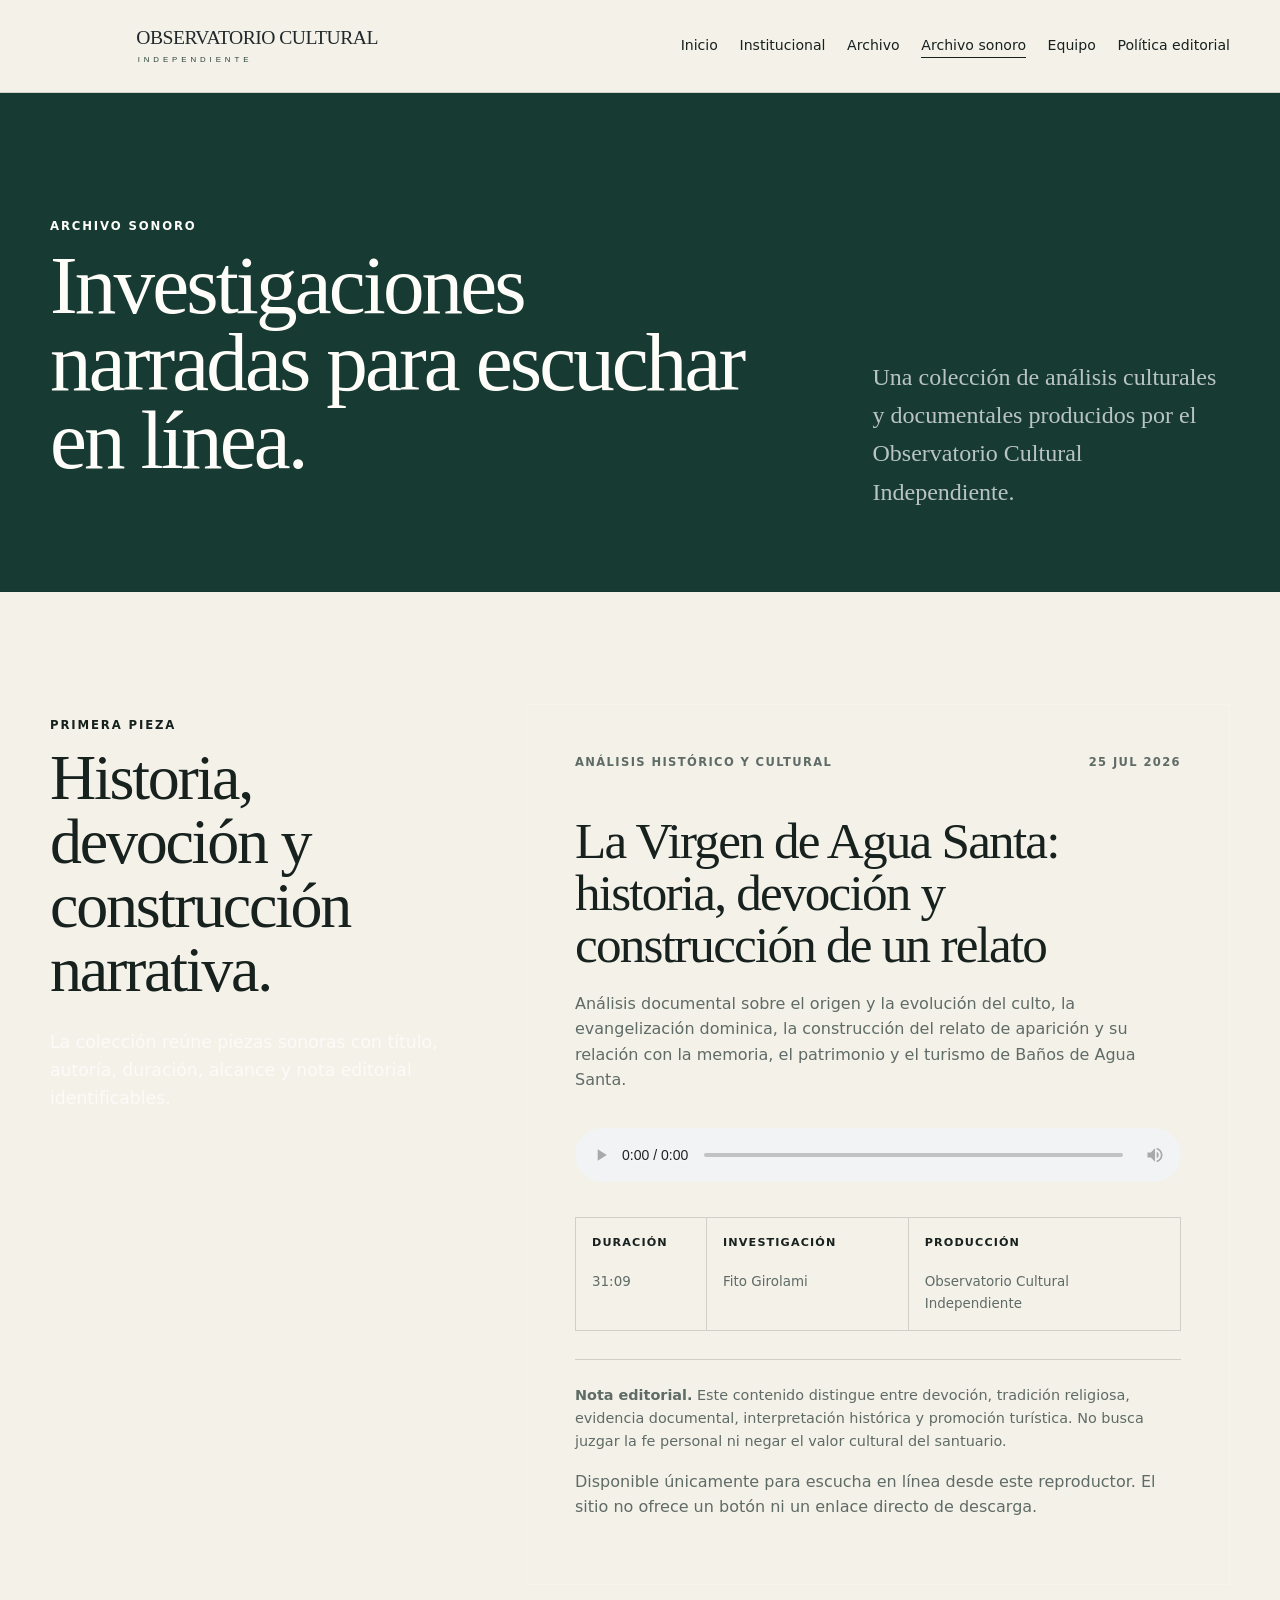
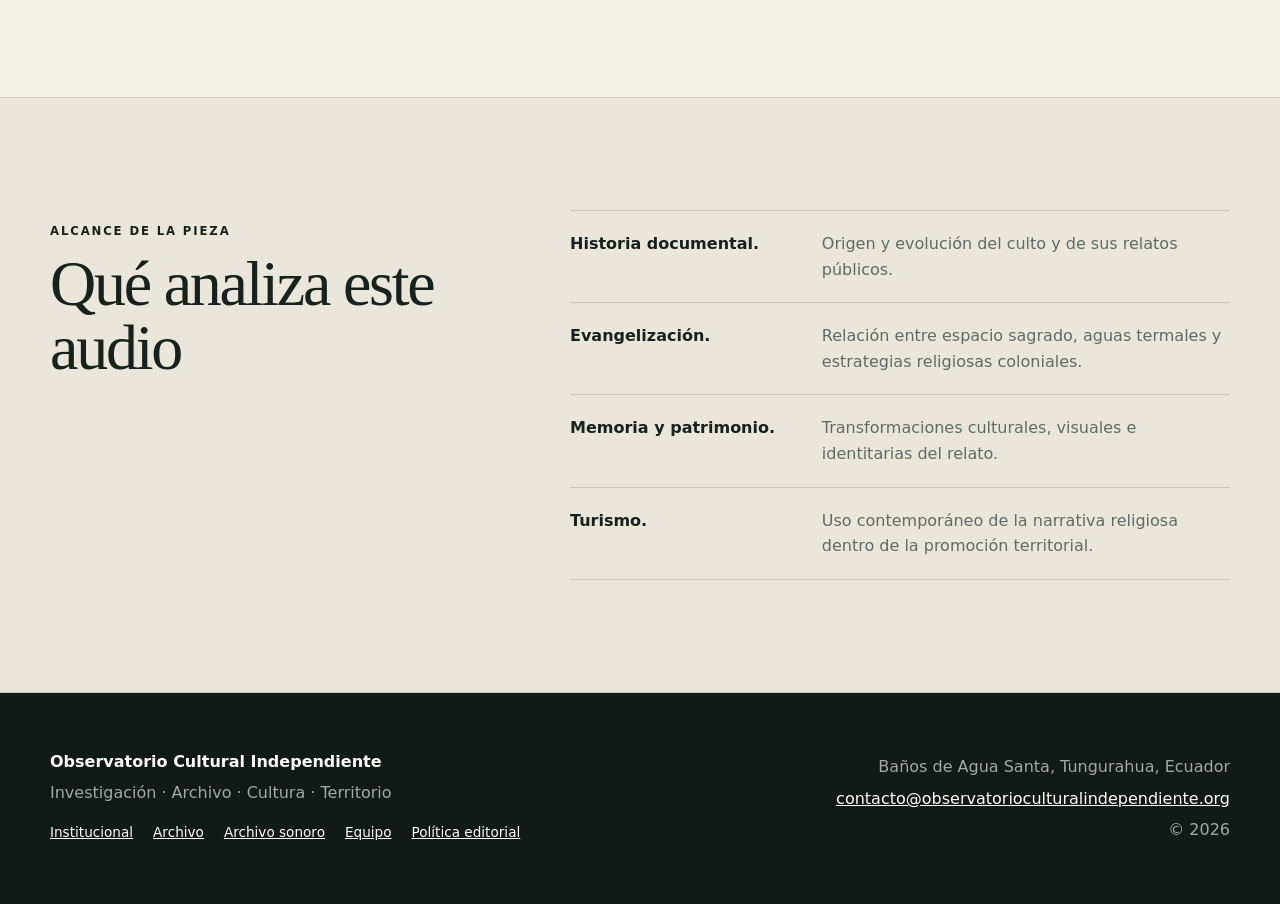
==== archivo-sonoro.html @ 0e08a6b4 "Crear página dedicada para el Archivo sonoro" ====
<!doctype html>
<html lang="es">
<head>
  <meta charset="utf-8">
  <meta name="viewport" content="width=device-width, initial-scale=1">
  <meta name="description" content="Archivo sonoro del Observatorio Cultural Independiente: análisis narrados sobre cultura, memoria, territorio, patrimonio y turismo.">
  <meta name="author" content="Observatorio Cultural Independiente">
  <meta name="theme-color" content="#173b32">
  <link rel="canonical" href="https://observatorioculturalindependiente.org/archivo-sonoro.html">
  <link rel="icon" href="assets/isotipo-oci.svg" type="image/svg+xml">
  <link rel="stylesheet" href="styles.css">
  <title>Archivo sonoro · Observatorio Cultural Independiente</title>
</head>
<body>
  <a class="skip-link" href="#contenido">Saltar al contenido</a>
  <header class="site-header">
    <div class="container header-inner">
      <a class="brand" href="index.html" aria-label="Inicio del Observatorio Cultural Independiente"><img class="brand-lockup" src="assets/imagotipo-oci.svg" alt="Observatorio Cultural Independiente"></a>
      <button class="nav-toggle" type="button" aria-expanded="false" aria-controls="navegacion">Menú</button>
      <nav class="site-nav" id="navegacion" aria-label="Navegación principal">
        <a href="index.html">Inicio</a>
        <a href="institucional.html">Institucional</a>
        <a href="archivo.html">Archivo</a>
        <a href="archivo-sonoro.html" aria-current="page">Archivo sonoro</a>
        <a href="equipo.html">Equipo</a>
        <a href="politica-editorial.html">Política editorial</a>
      </nav>
    </div>
  </header>

  <main id="contenido">
    <section class="page-hero page-hero-dark">
      <div class="container page-hero-grid">
        <div><p class="eyebrow">Archivo sonoro</p><h1>Investigaciones narradas para escuchar en línea.</h1></div>
        <p class="page-intro">Una colección de análisis culturales y documentales producidos por el Observatorio Cultural Independiente.</p>
      </div>
    </section>

    <section class="section audio-page-section">
      <div class="container audio-feature-grid">
        <div class="audio-feature-copy">
          <p class="section-label">Primera pieza</p>
          <h2>Historia, devoción y construcción narrativa.</h2>
          <p>La colección reúne piezas sonoras con título, autoría, duración, alcance y nota editorial identificables.</p>
        </div>
        <article class="audio-card">
          <div class="audio-kicker"><span>Análisis histórico y cultural</span><time datetime="2026-07-25">25 jul 2026</time></div>
          <h3>La Virgen de Agua Santa: historia, devoción y construcción de un relato</h3>
          <p>Análisis documental sobre el origen y la evolución del culto, la evangelización dominica, la construcción del relato de aparición y su relación con la memoria, el patrimonio y el turismo de Baños de Agua Santa.</p>
          <audio class="audio-player protected-audio" controls controlsList="nodownload noplaybackrate" disablePictureInPicture preload="metadata" oncontextmenu="return false;" aria-label="Reproducir el análisis sobre la Virgen de Agua Santa">
            <source src="audios/analisis-virgen-agua-santa.m4a.mp4" type="audio/mp4">
            Su navegador no permite reproducir este audio.
          </audio>
          <div class="audio-meta" aria-label="Datos del audio">
            <span><strong>Duración</strong>31:09</span>
            <span><strong>Investigación</strong>Fito Girolami</span>
            <span><strong>Producción</strong>Observatorio Cultural Independiente</span>
          </div>
          <p class="audio-editorial-note"><strong>Nota editorial.</strong> Este contenido distingue entre devoción, tradición religiosa, evidencia documental, interpretación histórica y promoción turística. No busca juzgar la fe personal ni negar el valor cultural del santuario.</p>
          <p class="audio-restriction">Disponible únicamente para escucha en línea desde este reproductor. El sitio no ofrece un botón ni un enlace directo de descarga.</p>
        </article>
      </div>
    </section>

    <section class="section section-tinted">
      <div class="container statement-grid">
        <div><p class="section-label">Alcance de la pieza</p><h2>Qué analiza este audio</h2></div>
        <div class="policy-list">
          <div><strong>Historia documental.</strong><span>Origen y evolución del culto y de sus relatos públicos.</span></div>
          <div><strong>Evangelización.</strong><span>Relación entre espacio sagrado, aguas termales y estrategias religiosas coloniales.</span></div>
          <div><strong>Memoria y patrimonio.</strong><span>Transformaciones culturales, visuales e identitarias del relato.</span></div>
          <div><strong>Turismo.</strong><span>Uso contemporáneo de la narrativa religiosa dentro de la promoción territorial.</span></div>
        </div>
      </div>
    </section>
  </main>

  <footer class="site-footer">
    <div class="container footer-grid">
      <div><strong>Observatorio Cultural Independiente</strong><p>Investigación · Archivo · Cultura · Territorio</p><div class="footer-links"><a href="institucional.html">Institucional</a><a href="archivo.html">Archivo</a><a href="archivo-sonoro.html">Archivo sonoro</a><a href="equipo.html">Equipo</a><a href="politica-editorial.html">Política editorial</a></div></div>
      <div><p>Baños de Agua Santa, Tungurahua, Ecuador</p><a href="mailto:contacto@observatorioculturalindependiente.org">contacto@observatorioculturalindependiente.org</a><p>© <span id="year">2026</span></p></div>
    </div>
  </footer>
  <script src="site.js"></script>
</body>
</html>
---- styles.css ----
:root {
  --ink: #17211e;
  --muted: #5f6b66;
  --paper: #f4f1e9;
  --paper-strong: #ebe6dc;
  --white: #fffdfa;
  --green: #173b32;
  --green-mid: #31443a;
  --green-light: #d8e4de;
  --stone: #9b9788;
  --line: rgba(23, 33, 30, 0.16);
  --max: 1180px;
}

* { box-sizing: border-box; }
html { scroll-behavior: smooth; }
body {
  margin: 0;
  font-family: Inter, ui-sans-serif, system-ui, -apple-system, BlinkMacSystemFont, "Segoe UI", sans-serif;
  color: var(--ink);
  background: var(--paper);
  line-height: 1.6;
}
a { color: inherit; }
img { max-width: 100%; }
button { font: inherit; }
.container { width: min(calc(100% - 2.5rem), var(--max)); margin: 0 auto; }
.skip-link { position: absolute; left: -999px; top: 0; background: var(--ink); color: white; padding: .7rem 1rem; z-index: 999; }
.skip-link:focus { left: 1rem; top: 1rem; }

.site-header {
  position: sticky;
  top: 0;
  z-index: 20;
  border-bottom: 1px solid var(--line);
  background: rgba(244, 241, 233, .96);
  backdrop-filter: blur(12px);
}
.header-inner { min-height: 92px; display: flex; align-items: center; justify-content: space-between; gap: 2rem; position: relative; }
.brand { display: inline-flex; align-items: center; text-decoration: none; flex: 0 1 335px; }
.brand-lockup { display: block; width: 100%; height: auto; }
.site-nav { display: flex; align-items: center; gap: 1.35rem; font-size: .88rem; }
.site-nav a { text-decoration: none; border-bottom: 1px solid transparent; white-space: nowrap; }
.site-nav a:hover, .site-nav a:focus, .site-nav a[aria-current="page"] { border-color: currentColor; }
.nav-toggle { display: none; padding: .55rem .75rem; border: 1px solid var(--line); background: transparent; color: var(--ink); font-size: .8rem; font-weight: 700; text-transform: uppercase; letter-spacing: .1em; }

.hero { padding: 8.5rem 0 6.5rem; border-bottom: 1px solid var(--line); }
.hero-grid { display: grid; grid-template-columns: minmax(0, 1.55fr) minmax(280px, .65fr); gap: 5rem; align-items: end; }
.eyebrow, .section-label { text-transform: uppercase; letter-spacing: .16em; font-size: .73rem; font-weight: 700; }
h1, h2, h3 { font-family: Georgia, "Times New Roman", serif; font-weight: 500; letter-spacing: -.035em; margin-top: 0; }
h1 { font-size: clamp(3.4rem, 8vw, 7.6rem); line-height: .93; max-width: 920px; margin-bottom: 2rem; }
h2 { font-size: clamp(2.5rem, 5vw, 4.9rem); line-height: 1; margin-bottom: 1.7rem; }
h3 { font-size: 1.65rem; line-height: 1.15; }
.hero-lead { max-width: 720px; font-size: clamp(1.2rem, 2vw, 1.55rem); color: var(--muted); }
.hero-actions { margin-top: 2.2rem; display: flex; flex-wrap: wrap; gap: .8rem; }
.button { display: inline-flex; justify-content: center; align-items: center; padding: .9rem 1.2rem; border: 1px solid var(--ink); text-decoration: none; font-weight: 700; font-size: .88rem; }
.button-primary { background: var(--ink); color: var(--white); }
.button-secondary { background: transparent; }
.hero-panel { border-left: 1px solid var(--line); padding-left: 2rem; }
.hero-symbol { display: block; width: min(180px, 65%); height: auto; margin: 0 0 3rem; }
.hero-panel p { font-family: Georgia, "Times New Roman", serif; font-size: 1.35rem; line-height: 1.4; }
.coordinate { margin-top: 3rem; font-size: .72rem; letter-spacing: .12em; color: var(--muted); }

.page-hero { padding: 7rem 0 5rem; border-bottom: 1px solid var(--line); }
.page-hero-grid { display: grid; grid-template-columns: 1.35fr .65fr; gap: 5rem; align-items: end; }
.page-hero h1 { font-size: clamp(3rem, 6.5vw, 6rem); }
.page-intro { font-family: Georgia, "Times New Roman", serif; font-size: clamp(1.2rem, 2vw, 1.5rem); color: var(--muted); margin: 0; }
.page-hero-dark { background: var(--green); color: var(--white); }
.page-hero-dark .page-intro { color: rgba(255,255,255,.7); }

.section { padding: 7rem 0; border-bottom: 1px solid var(--line); }
.section-tinted { background: var(--paper-strong); }
.statement-grid, .contact-grid { display: grid; grid-template-columns: .8fr 1.2fr; gap: 5rem; }
.prose-large { font-family: Georgia, "Times New Roman", serif; font-size: clamp(1.3rem, 2vw, 1.65rem); }
.prose-large p:first-child { margin-top: 0; }
.institutional-note { margin-top: 2.5rem; padding-top: 2rem; border-top: 1px solid var(--line); font-family: Inter, ui-sans-serif, system-ui, sans-serif; font-size: .98rem; color: var(--muted); }
.section-heading { display: grid; grid-template-columns: 1.2fr .8fr; gap: 4rem; align-items: end; margin-bottom: 3rem; }
.section-heading > p { color: var(--muted); max-width: 480px; }

.research-grid, .institution-grid { display: grid; grid-template-columns: repeat(3, 1fr); border-top: 1px solid var(--line); border-left: 1px solid var(--line); }
.research-card, .institution-card { min-height: 300px; padding: 2rem; border-right: 1px solid var(--line); border-bottom: 1px solid var(--line); }
.research-card > span, .institution-card > span { font-size: .72rem; letter-spacing: .14em; text-transform: uppercase; color: var(--muted); }
.research-card h3, .institution-card h3 { margin-top: 4rem; }
.research-card p, .institution-card p { color: var(--muted); }
.research-card-accent { background: var(--green); color: var(--white); }
.research-card-accent p, .research-card-accent > span { color: rgba(255,255,255,.72); }
.institution-grid-compact .institution-card { min-height: 260px; }
.inline-link { display: inline-block; margin-top: 1rem; font-size: .85rem; font-weight: 700; text-underline-offset: .25rem; }

.ecosystem-summary { display: grid; grid-template-columns: repeat(4, 1fr); border-top: 1px solid var(--line); border-left: 1px solid var(--line); }
.ecosystem-summary a { min-height: 210px; padding: 1.5rem; text-decoration: none; border-right: 1px solid var(--line); border-bottom: 1px solid var(--line); display: flex; flex-direction: column; justify-content: space-between; }
.ecosystem-summary strong { font-family: Georgia, "Times New Roman", serif; font-size: 1.35rem; }
.ecosystem-summary span { color: var(--muted); font-size: .85rem; }
.ecosystem-summary a:hover { background: var(--white); }

.publications { background: var(--white); }
.archive-summary { display: grid; grid-template-columns: repeat(3, 1fr); border-top: 1px solid var(--line); border-left: 1px solid var(--line); margin-bottom: 3rem; }
.archive-summary div { min-height: 130px; padding: 1.6rem; border-right: 1px solid var(--line); border-bottom: 1px solid var(--line); display: flex; flex-direction: column; justify-content: space-between; }
.archive-summary strong { font-family: Georgia, "Times New Roman", serif; font-size: clamp(1.8rem, 3vw, 2.8rem); font-weight: 500; line-height: 1; }
.archive-summary span { color: var(--muted); font-size: .82rem; letter-spacing: .08em; text-transform: uppercase; }
.publication-grid { display: grid; grid-template-columns: repeat(2, 1fr); border-top: 1px solid var(--line); border-left: 1px solid var(--line); }
.publication-card { min-height: 340px; padding: 2rem; border-right: 1px solid var(--line); border-bottom: 1px solid var(--line); display: flex; flex-direction: column; }
.publication-meta { display: flex; justify-content: space-between; gap: 1rem; color: var(--muted); font-size: .72rem; letter-spacing: .12em; text-transform: uppercase; }
.publication-card h3 { margin: 3.5rem 0 1.2rem; font-size: clamp(1.55rem, 2.5vw, 2rem); }
.publication-card p { color: var(--muted); margin: 0; }
.publication-authors { margin-top: auto; padding-top: 2rem; font-size: .86rem; font-weight: 700; }
.archive-action { margin-top: 3rem; padding: 2.5rem; display: grid; grid-template-columns: 1fr auto; gap: 3rem; align-items: center; background: var(--paper-strong); border: 1px solid var(--line); }
.archive-action-top { margin-top: 0; }
.archive-action h3 { margin-bottom: .7rem; }
.archive-action p { margin-bottom: 0; color: var(--muted); }

.audio-section { background: #111a17; color: var(--white); }
.audio-feature-grid { display: grid; grid-template-columns: .72fr 1.28fr; gap: 5rem; align-items: start; }
.audio-feature-copy { position: sticky; top: 130px; }
.audio-feature-copy > p:not(.section-label) { max-width: 430px; color: rgba(255,255,255,.68); font-size: 1.08rem; }
.audio-card { padding: clamp(1.6rem, 4vw, 3rem); background: var(--paper); color: var(--ink); border: 1px solid rgba(255,255,255,.18); }
.audio-kicker { display: flex; justify-content: space-between; gap: 1rem; color: var(--muted); font-size: .72rem; font-weight: 700; letter-spacing: .12em; text-transform: uppercase; }
.audio-card h3 { margin: 2.7rem 0 1.2rem; font-size: clamp(2rem, 4vw, 3.5rem); line-height: 1.02; }
.audio-card > p:not(.audio-editorial-note) { max-width: 760px; color: var(--muted); }
.audio-player { display: block; width: 100%; margin: 2.2rem 0; accent-color: var(--green); }
.audio-meta { display: grid; grid-template-columns: .65fr 1fr 1.35fr; border-top: 1px solid var(--line); border-left: 1px solid var(--line); }
.audio-meta span { min-height: 105px; padding: 1rem; border-right: 1px solid var(--line); border-bottom: 1px solid var(--line); color: var(--muted); font-size: .84rem; }
.audio-meta strong { display: block; margin-bottom: 1.2rem; color: var(--ink); font-size: .7rem; letter-spacing: .1em; text-transform: uppercase; }
.audio-editorial-note { margin: 1.7rem 0 0; padding-top: 1.5rem; border-top: 1px solid var(--line); color: var(--muted); font-size: .9rem; }
.audio-download { display: inline-block; margin-top: 1.5rem; font-size: .85rem; font-weight: 700; text-underline-offset: .25rem; }

.identifier-grid { display: grid; grid-template-columns: 1fr 1fr; border-top: 1px solid var(--line); border-left: 1px solid var(--line); }
.identifier-card { min-height: 280px; padding: 2rem; border-right: 1px solid var(--line); border-bottom: 1px solid var(--line); background: var(--white); }
.identifier-card-primary { background: var(--green); color: var(--white); }
.identifier-card h3 { margin: 3rem 0 1rem; }
.identifier-card p:not(.eyebrow) { color: var(--muted); }
.identifier-card-primary p:not(.eyebrow) { color: rgba(255,255,255,.7); }
.identifier-card a { display: inline-block; margin-top: 1rem; font-weight: 700; text-underline-offset: .25rem; }

.team-grid { display: grid; grid-template-columns: 1.2fr .8fr; border-top: 1px solid var(--line); border-left: 1px solid var(--line); }
.person-card { padding: 2.5rem; border-right: 1px solid var(--line); border-bottom: 1px solid var(--line); background: var(--white); }
.person-card-lead { background: var(--green); color: var(--white); }
.person-card h2 { font-size: clamp(2.6rem, 5vw, 4.5rem); margin: 2.5rem 0 1rem; }
.person-card p { color: var(--muted); }
.person-card-lead p { color: rgba(255,255,255,.76); }
.person-role { font-weight: 700; font-size: 1.05rem; }
.profile-links { display: flex; flex-wrap: wrap; gap: 1rem; margin-top: 2rem; }
.profile-links a { font-weight: 700; text-underline-offset: .25rem; }

.methodology { background: var(--green); color: var(--white); }
.methodology-grid { display: grid; grid-template-columns: .9fr 1.1fr; gap: 5rem; }
.section-label-light { color: rgba(255,255,255,.65); }
.methodology-intro { max-width: 500px; color: rgba(255,255,255,.7); }
.principles-list { list-style: none; margin: 0; padding: 0; border-top: 1px solid rgba(255,255,255,.18); }
.principles-list li { display: grid; grid-template-columns: .7fr 1.3fr; gap: 2rem; padding: 1.35rem 0; border-bottom: 1px solid rgba(255,255,255,.18); }
.principles-list span { color: rgba(255,255,255,.7); }
.principle-grid { display: grid; grid-template-columns: repeat(3, 1fr); border-top: 1px solid var(--line); border-left: 1px solid var(--line); }
.principle-grid article { min-height: 270px; padding: 2rem; border-right: 1px solid var(--line); border-bottom: 1px solid var(--line); }
.principle-grid article > strong { font-size: .75rem; color: var(--muted); letter-spacing: .14em; }
.principle-grid h3 { margin-top: 3rem; }
.principle-grid p { color: var(--muted); }

.evidence-grid { display: grid; grid-template-columns: repeat(5, 1fr); border-top: 1px solid var(--line); border-left: 1px solid var(--line); }
.evidence-grid div { padding: 1.5rem; min-height: 170px; border-right: 1px solid var(--line); border-bottom: 1px solid var(--line); }
.evidence-grid strong { display: block; font-family: Georgia, "Times New Roman", serif; font-size: 1.35rem; margin-bottom: 2rem; }
.evidence-grid span { display: block; color: var(--muted); font-size: .9rem; }
.policy-list { border-top: 1px solid var(--line); }
.policy-list div { display: grid; grid-template-columns: .7fr 1.3fr; gap: 2rem; padding: 1.25rem 0; border-bottom: 1px solid var(--line); }
.policy-list span { color: var(--muted); }
.contact-copy { font-size: 1.08rem; }
.text-link { display: inline-block; margin-top: 1.5rem; font-weight: 700; text-underline-offset: .25rem; overflow-wrap: anywhere; }

.site-footer { background: #111a17; color: var(--white); padding: 3.5rem 0; }
.footer-grid { display: grid; grid-template-columns: 1fr 1fr; gap: 3rem; }
.footer-grid > div:last-child { text-align: right; }
.site-footer p { margin: .35rem 0; color: rgba(255,255,255,.62); }
.site-footer a { color: var(--white); overflow-wrap: anywhere; }
.footer-links { display: flex; flex-wrap: wrap; gap: .85rem 1.25rem; margin-top: 1rem; }
.footer-links a { font-size: .85rem; }

@media (max-width: 1100px) {
  .brand { flex-basis: 285px; }
  .site-nav { gap: .9rem; font-size: .8rem; }
}

@media (max-width: 920px) {
  .nav-toggle { display: inline-flex; }
  .site-nav { display: none; position: absolute; top: calc(100% + 1px); left: 0; right: 0; padding: 1rem 1.25rem 1.3rem; background: var(--paper); border-bottom: 1px solid var(--line); flex-direction: column; align-items: flex-start; gap: .75rem; }
  .site-nav.is-open { display: flex; }
  .brand { flex-basis: 300px; }
  .hero { padding-top: 5.5rem; }
  .hero-grid, .page-hero-grid, .statement-grid, .section-heading, .methodology-grid, .contact-grid, .archive-action, .audio-feature-grid { grid-template-columns: 1fr; gap: 2.5rem; }
  .hero-panel { border-left: 0; border-top: 1px solid var(--line); padding: 2rem 0 0; }
  .hero-symbol { width: 135px; margin-bottom: 1.5rem; }
  .research-grid, .institution-grid, .publication-grid, .principle-grid { grid-template-columns: repeat(2, 1fr); }
  .ecosystem-summary { grid-template-columns: repeat(2, 1fr); }
  .evidence-grid { grid-template-columns: repeat(2, 1fr); }
  .archive-action .button { justify-self: start; }
  .team-grid { grid-template-columns: 1fr; }
  .audio-feature-copy { position: static; }
}

@media (max-width: 620px) {
  .container { width: min(calc(100% - 1.4rem), var(--max)); }
  .header-inner { min-height: 76px; gap: .75rem; }
  .brand { flex-basis: 235px; }
  h1 { font-size: clamp(3rem, 16vw, 4.7rem); }
  .page-hero h1 { font-size: clamp(2.8rem, 14vw, 4.4rem); }
  .hero, .section, .page-hero { padding: 4.5rem 0; }
  .research-grid, .institution-grid, .publication-grid, .archive-summary, .evidence-grid, .principle-grid, .identifier-grid, .ecosystem-summary, .audio-meta { grid-template-columns: 1fr; }
  .research-card, .institution-card, .publication-card, .principle-grid article { min-height: auto; }
  .research-card h3, .institution-card h3 { margin-top: 2.7rem; }
  .publication-card h3 { margin-top: 2.3rem; }
  .archive-action { padding: 1.3rem; }
  .audio-kicker { flex-direction: column; gap: .35rem; }
  .audio-meta span { min-height: auto; }
  .principles-list li, .policy-list div { grid-template-columns: 1fr; gap: .35rem; }
  .footer-grid { grid-template-columns: 1fr; }
  .footer-grid > div:last-child { text-align: left; }
}
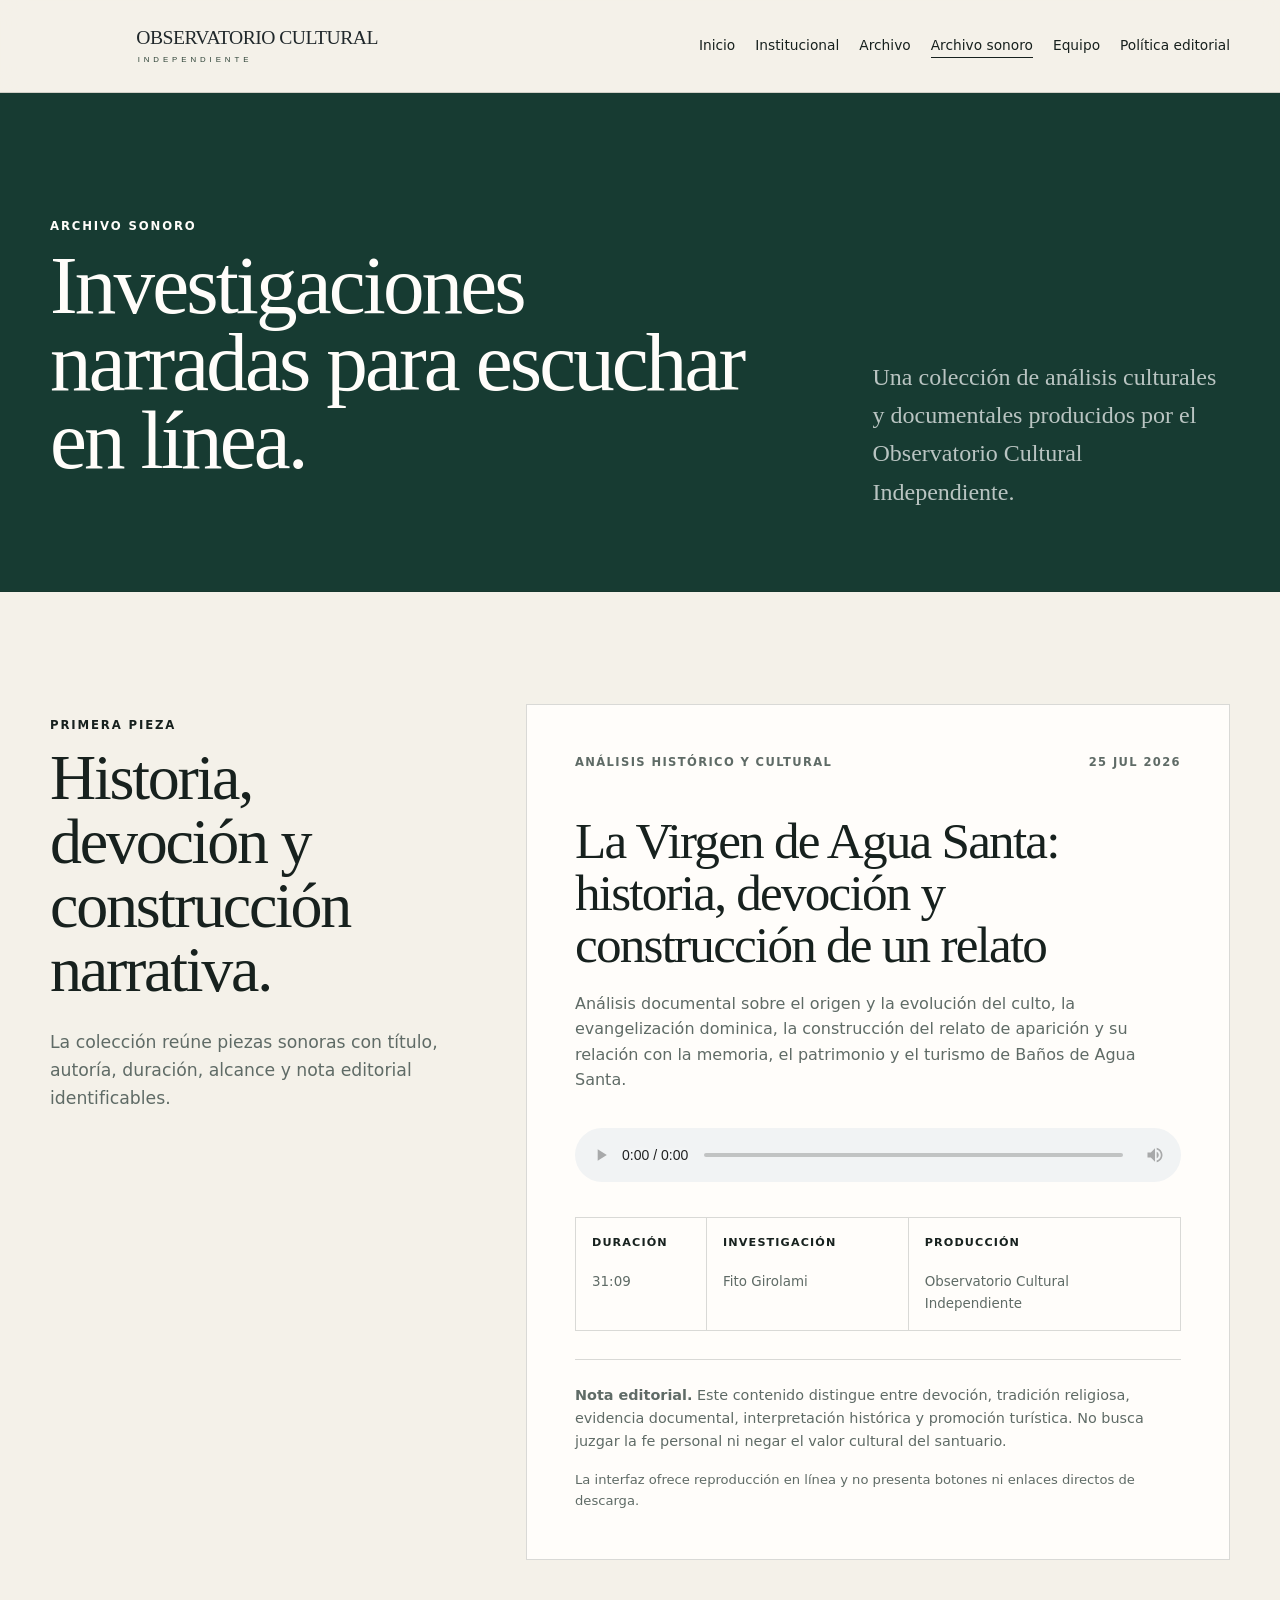
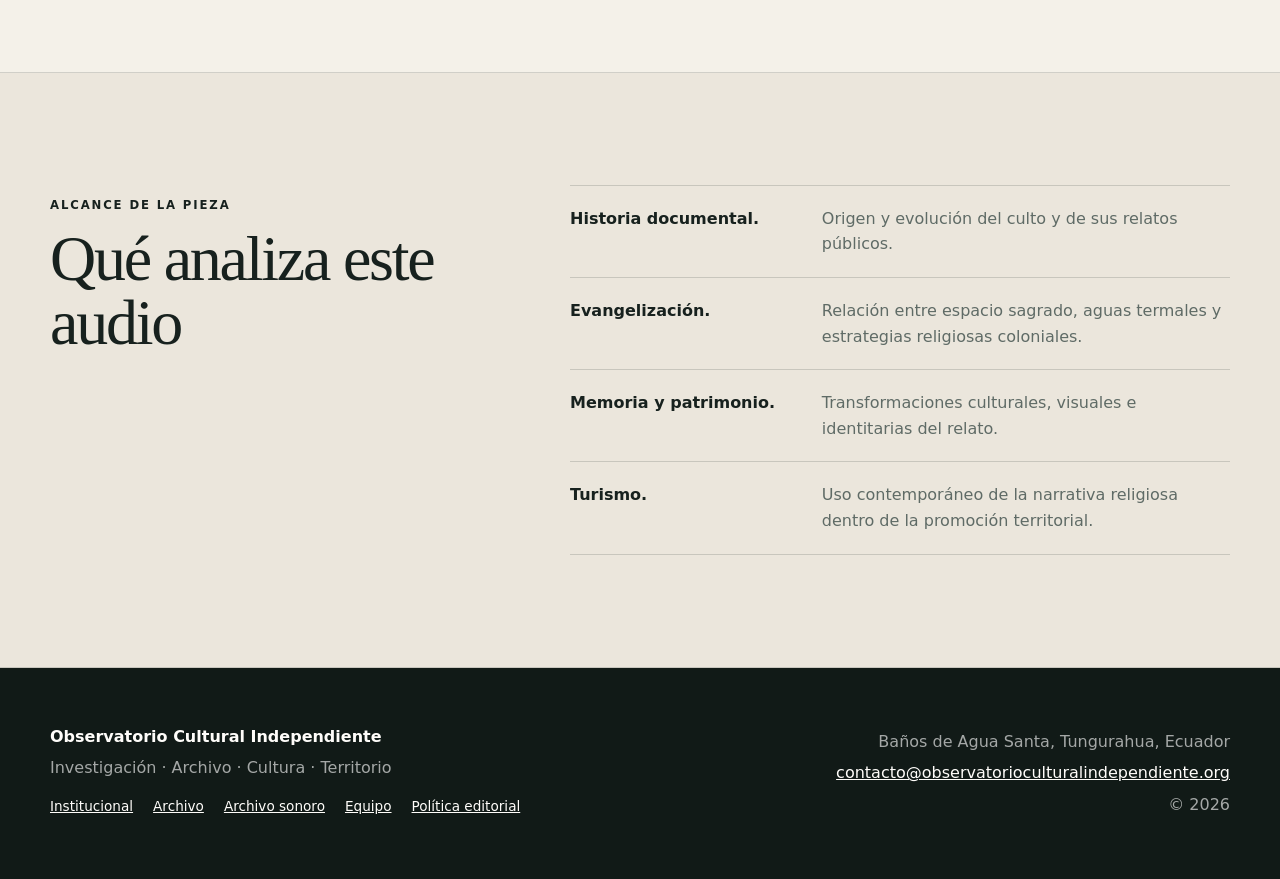
==== commit f82fb116: "Precisar la política visible del reproductor" ====
--- a/archivo-sonoro.html
+++ b/archivo-sonoro.html
@@ -57,7 +57,7 @@
             <span><strong>Producción</strong>Observatorio Cultural Independiente</span>
           </div>
           <p class="audio-editorial-note"><strong>Nota editorial.</strong> Este contenido distingue entre devoción, tradición religiosa, evidencia documental, interpretación histórica y promoción turística. No busca juzgar la fe personal ni negar el valor cultural del santuario.</p>
-          <p class="audio-restriction">Disponible únicamente para escucha en línea desde este reproductor. El sitio no ofrece un botón ni un enlace directo de descarga.</p>
+          <p class="audio-restriction">La interfaz ofrece reproducción en línea y no presenta botones ni enlaces directos de descarga.</p>
         </article>
       </div>
     </section>
--- a/styles.css
+++ b/styles.css
@@ -39,7 +39,7 @@
 .header-inner { min-height: 92px; display: flex; align-items: center; justify-content: space-between; gap: 2rem; position: relative; }
 .brand { display: inline-flex; align-items: center; text-decoration: none; flex: 0 1 335px; }
 .brand-lockup { display: block; width: 100%; height: auto; }
-.site-nav { display: flex; align-items: center; gap: 1.35rem; font-size: .88rem; }
+.site-nav { display: flex; align-items: center; gap: 1.25rem; font-size: .86rem; }
 .site-nav a { text-decoration: none; border-bottom: 1px solid transparent; white-space: nowrap; }
 .site-nav a:hover, .site-nav a:focus, .site-nav a[aria-current="page"] { border-color: currentColor; }
 .nav-toggle { display: none; padding: .55rem .75rem; border: 1px solid var(--line); background: transparent; color: var(--ink); font-size: .8rem; font-weight: 700; text-transform: uppercase; letter-spacing: .1em; }
@@ -56,6 +56,8 @@
 .button { display: inline-flex; justify-content: center; align-items: center; padding: .9rem 1.2rem; border: 1px solid var(--ink); text-decoration: none; font-weight: 700; font-size: .88rem; }
 .button-primary { background: var(--ink); color: var(--white); }
 .button-secondary { background: transparent; }
+.button-light { border-color: rgba(255,255,255,.7); color: var(--white); background: transparent; }
+.button-light:hover, .button-light:focus { background: var(--white); color: var(--ink); }
 .hero-panel { border-left: 1px solid var(--line); padding-left: 2rem; }
 .hero-symbol { display: block; width: min(180px, 65%); height: auto; margin: 0 0 3rem; }
 .hero-panel p { font-family: Georgia, "Times New Roman", serif; font-size: 1.35rem; line-height: 1.4; }
@@ -86,12 +88,6 @@
 .research-card-accent p, .research-card-accent > span { color: rgba(255,255,255,.72); }
 .institution-grid-compact .institution-card { min-height: 260px; }
 .inline-link { display: inline-block; margin-top: 1rem; font-size: .85rem; font-weight: 700; text-underline-offset: .25rem; }
-
-.ecosystem-summary { display: grid; grid-template-columns: repeat(4, 1fr); border-top: 1px solid var(--line); border-left: 1px solid var(--line); }
-.ecosystem-summary a { min-height: 210px; padding: 1.5rem; text-decoration: none; border-right: 1px solid var(--line); border-bottom: 1px solid var(--line); display: flex; flex-direction: column; justify-content: space-between; }
-.ecosystem-summary strong { font-family: Georgia, "Times New Roman", serif; font-size: 1.35rem; }
-.ecosystem-summary span { color: var(--muted); font-size: .85rem; }
-.ecosystem-summary a:hover { background: var(--white); }
 
 .publications { background: var(--white); }
 .archive-summary { display: grid; grid-template-columns: repeat(3, 1fr); border-top: 1px solid var(--line); border-left: 1px solid var(--line); margin-bottom: 3rem; }
@@ -104,25 +100,35 @@
 .publication-card h3 { margin: 3.5rem 0 1.2rem; font-size: clamp(1.55rem, 2.5vw, 2rem); }
 .publication-card p { color: var(--muted); margin: 0; }
 .publication-authors { margin-top: auto; padding-top: 2rem; font-size: .86rem; font-weight: 700; }
+.publication-card-link { background: var(--paper-strong); }
+.publication-card-link .button { align-self: flex-start; margin-top: auto; }
 .archive-action { margin-top: 3rem; padding: 2.5rem; display: grid; grid-template-columns: 1fr auto; gap: 3rem; align-items: center; background: var(--paper-strong); border: 1px solid var(--line); }
 .archive-action-top { margin-top: 0; }
 .archive-action h3 { margin-bottom: .7rem; }
 .archive-action p { margin-bottom: 0; color: var(--muted); }
 
-.audio-section { background: #111a17; color: var(--white); }
+.audio-preview { background: #111a17; color: var(--white); }
+.audio-preview-grid { display: grid; grid-template-columns: .75fr 1.25fr; gap: 5rem; align-items: start; }
+.audio-preview-grid > div > p:not(.section-label) { color: rgba(255,255,255,.68); max-width: 470px; }
+.audio-preview-card { border: 1px solid rgba(255,255,255,.2); padding: clamp(1.8rem, 4vw, 3rem); }
+.audio-preview-card h3 { margin: 2.2rem 0 1.2rem; font-size: clamp(2rem, 4vw, 3.5rem); }
+.audio-preview-card > p:not(.eyebrow) { color: rgba(255,255,255,.72); max-width: 760px; }
+.audio-preview-card .button { margin-top: 1.5rem; }
+
+.audio-page-section { background: var(--paper); }
 .audio-feature-grid { display: grid; grid-template-columns: .72fr 1.28fr; gap: 5rem; align-items: start; }
 .audio-feature-copy { position: sticky; top: 130px; }
-.audio-feature-copy > p:not(.section-label) { max-width: 430px; color: rgba(255,255,255,.68); font-size: 1.08rem; }
-.audio-card { padding: clamp(1.6rem, 4vw, 3rem); background: var(--paper); color: var(--ink); border: 1px solid rgba(255,255,255,.18); }
+.audio-feature-copy > p:not(.section-label) { max-width: 430px; color: var(--muted); font-size: 1.08rem; }
+.audio-card { padding: clamp(1.6rem, 4vw, 3rem); background: var(--white); color: var(--ink); border: 1px solid var(--line); }
 .audio-kicker { display: flex; justify-content: space-between; gap: 1rem; color: var(--muted); font-size: .72rem; font-weight: 700; letter-spacing: .12em; text-transform: uppercase; }
 .audio-card h3 { margin: 2.7rem 0 1.2rem; font-size: clamp(2rem, 4vw, 3.5rem); line-height: 1.02; }
-.audio-card > p:not(.audio-editorial-note) { max-width: 760px; color: var(--muted); }
+.audio-card > p:not(.audio-editorial-note):not(.audio-restriction) { max-width: 760px; color: var(--muted); }
 .audio-player { display: block; width: 100%; margin: 2.2rem 0; accent-color: var(--green); }
 .audio-meta { display: grid; grid-template-columns: .65fr 1fr 1.35fr; border-top: 1px solid var(--line); border-left: 1px solid var(--line); }
 .audio-meta span { min-height: 105px; padding: 1rem; border-right: 1px solid var(--line); border-bottom: 1px solid var(--line); color: var(--muted); font-size: .84rem; }
 .audio-meta strong { display: block; margin-bottom: 1.2rem; color: var(--ink); font-size: .7rem; letter-spacing: .1em; text-transform: uppercase; }
 .audio-editorial-note { margin: 1.7rem 0 0; padding-top: 1.5rem; border-top: 1px solid var(--line); color: var(--muted); font-size: .9rem; }
-.audio-download { display: inline-block; margin-top: 1.5rem; font-size: .85rem; font-weight: 700; text-underline-offset: .25rem; }
+.audio-restriction { margin: 1rem 0 0; color: var(--muted); font-size: .82rem; }
 
 .identifier-grid { display: grid; grid-template-columns: 1fr 1fr; border-top: 1px solid var(--line); border-left: 1px solid var(--line); }
 .identifier-card { min-height: 280px; padding: 2rem; border-right: 1px solid var(--line); border-bottom: 1px solid var(--line); background: var(--white); }
@@ -175,7 +181,7 @@
 
 @media (max-width: 1100px) {
   .brand { flex-basis: 285px; }
-  .site-nav { gap: .9rem; font-size: .8rem; }
+  .site-nav { gap: .85rem; font-size: .78rem; }
 }
 
 @media (max-width: 920px) {
@@ -184,11 +190,10 @@
   .site-nav.is-open { display: flex; }
   .brand { flex-basis: 300px; }
   .hero { padding-top: 5.5rem; }
-  .hero-grid, .page-hero-grid, .statement-grid, .section-heading, .methodology-grid, .contact-grid, .archive-action, .audio-feature-grid { grid-template-columns: 1fr; gap: 2.5rem; }
+  .hero-grid, .page-hero-grid, .statement-grid, .section-heading, .methodology-grid, .contact-grid, .archive-action, .audio-feature-grid, .audio-preview-grid { grid-template-columns: 1fr; gap: 2.5rem; }
   .hero-panel { border-left: 0; border-top: 1px solid var(--line); padding: 2rem 0 0; }
   .hero-symbol { width: 135px; margin-bottom: 1.5rem; }
   .research-grid, .institution-grid, .publication-grid, .principle-grid { grid-template-columns: repeat(2, 1fr); }
-  .ecosystem-summary { grid-template-columns: repeat(2, 1fr); }
   .evidence-grid { grid-template-columns: repeat(2, 1fr); }
   .archive-action .button { justify-self: start; }
   .team-grid { grid-template-columns: 1fr; }
@@ -202,7 +207,7 @@
   h1 { font-size: clamp(3rem, 16vw, 4.7rem); }
   .page-hero h1 { font-size: clamp(2.8rem, 14vw, 4.4rem); }
   .hero, .section, .page-hero { padding: 4.5rem 0; }
-  .research-grid, .institution-grid, .publication-grid, .archive-summary, .evidence-grid, .principle-grid, .identifier-grid, .ecosystem-summary, .audio-meta { grid-template-columns: 1fr; }
+  .research-grid, .institution-grid, .publication-grid, .archive-summary, .evidence-grid, .principle-grid, .identifier-grid, .audio-meta { grid-template-columns: 1fr; }
   .research-card, .institution-card, .publication-card, .principle-grid article { min-height: auto; }
   .research-card h3, .institution-card h3 { margin-top: 2.7rem; }
   .publication-card h3 { margin-top: 2.3rem; }
@@ -212,4 +217,4 @@
   .principles-list li, .policy-list div { grid-template-columns: 1fr; gap: .35rem; }
   .footer-grid { grid-template-columns: 1fr; }
   .footer-grid > div:last-child { text-align: left; }
-}
+}
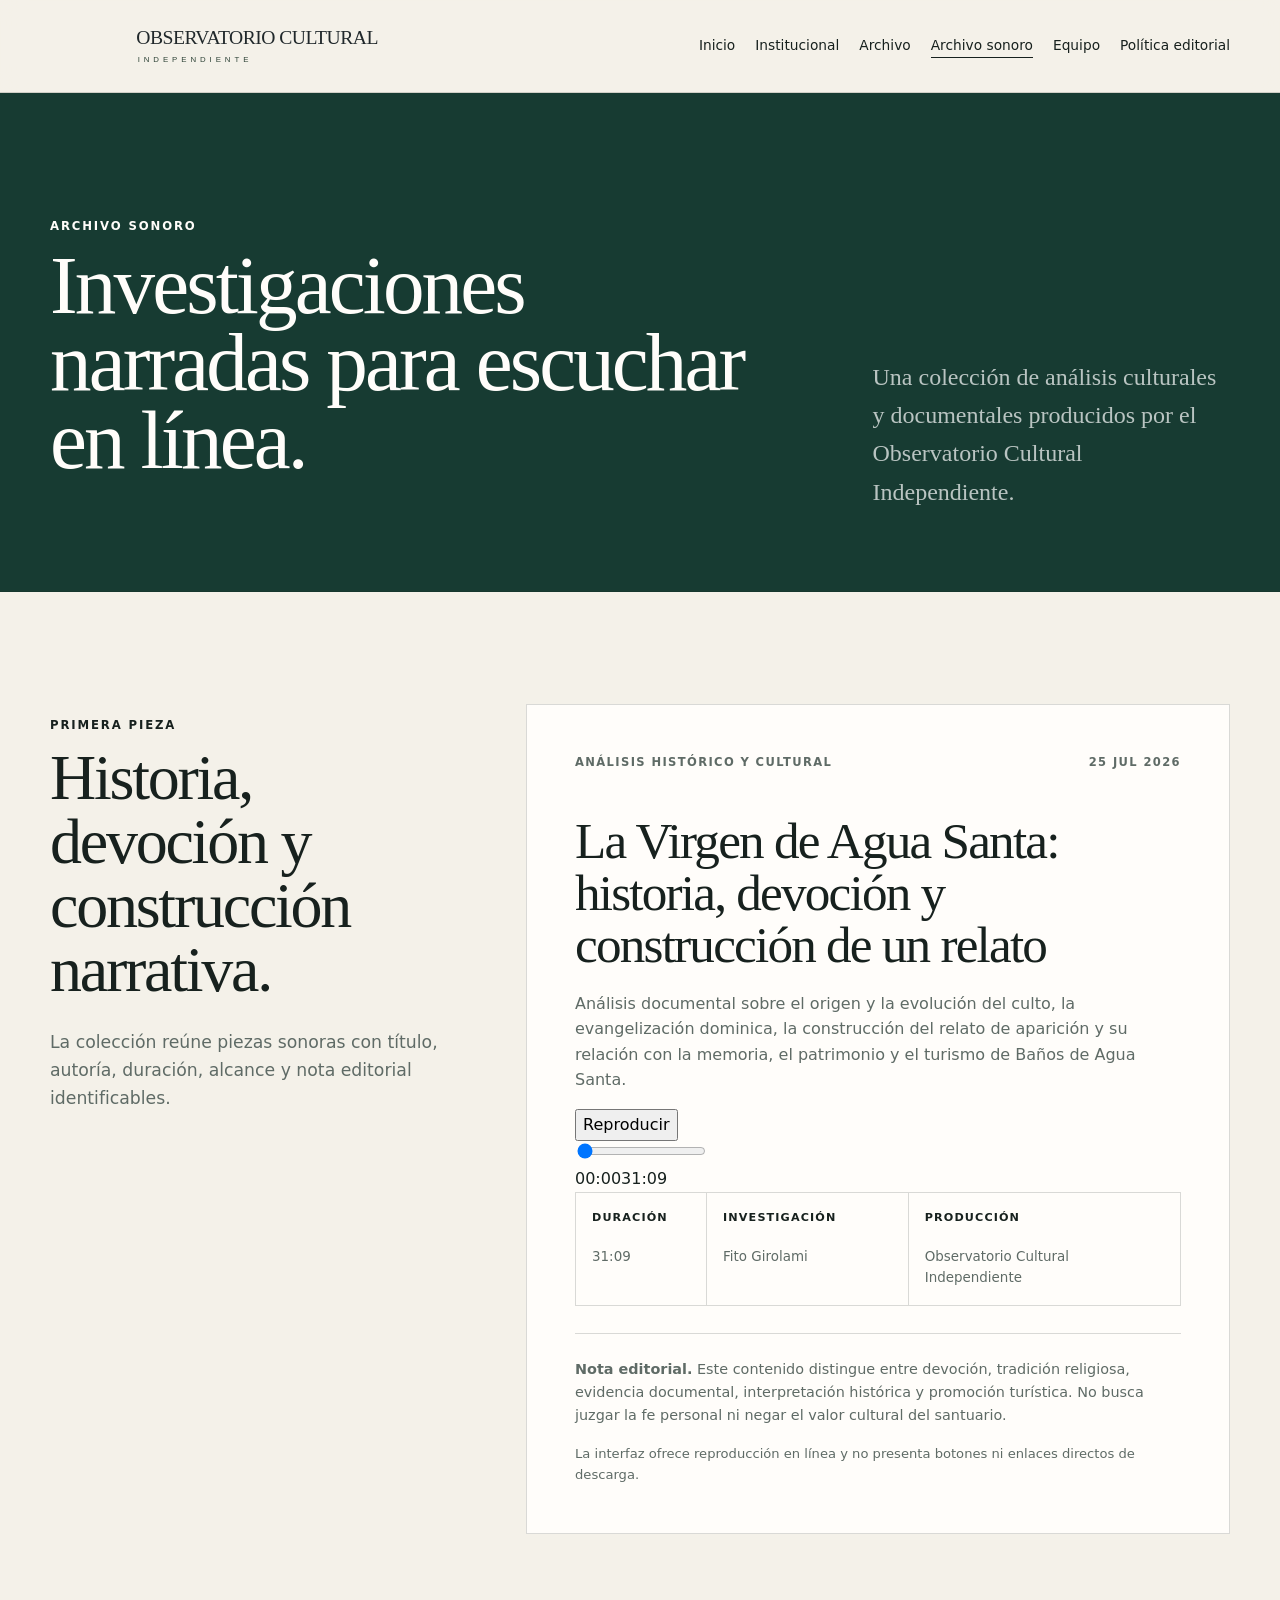
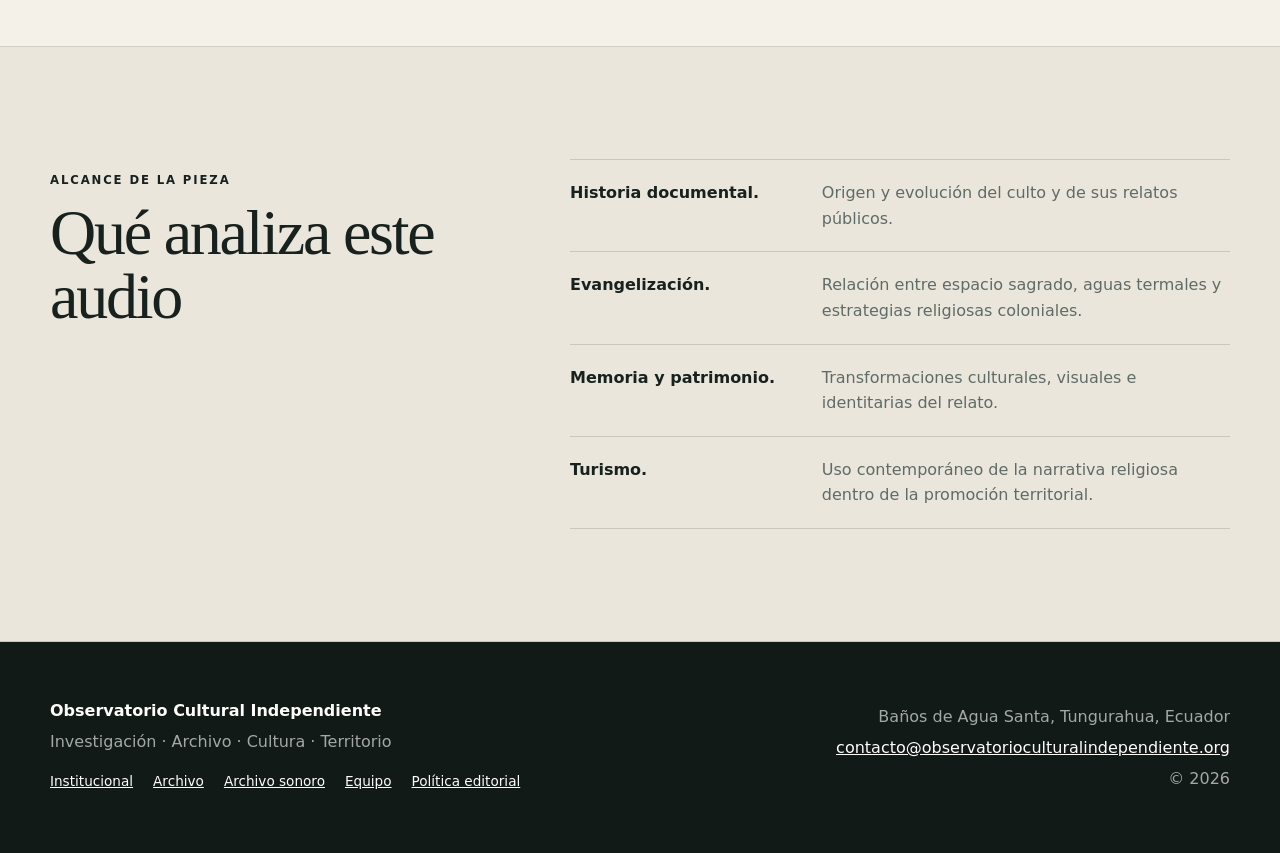
==== commit e2180dd4: "Usar controles propios sin opción de descarga" ====
--- a/archivo-sonoro.html
+++ b/archivo-sonoro.html
@@ -47,10 +47,18 @@
           <div class="audio-kicker"><span>Análisis histórico y cultural</span><time datetime="2026-07-25">25 jul 2026</time></div>
           <h3>La Virgen de Agua Santa: historia, devoción y construcción de un relato</h3>
           <p>Análisis documental sobre el origen y la evolución del culto, la evangelización dominica, la construcción del relato de aparición y su relación con la memoria, el patrimonio y el turismo de Baños de Agua Santa.</p>
-          <audio class="audio-player protected-audio" controls controlsList="nodownload noplaybackrate" disablePictureInPicture preload="metadata" oncontextmenu="return false;" aria-label="Reproducir el análisis sobre la Virgen de Agua Santa">
-            <source src="audios/analisis-virgen-agua-santa.m4a.mp4" type="audio/mp4">
-            Su navegador no permite reproducir este audio.
-          </audio>
+
+          <div class="custom-audio-player" data-audio-player>
+            <audio class="protected-audio" preload="metadata" oncontextmenu="return false;" aria-label="Análisis sobre la Virgen de Agua Santa">
+              <source src="audios/analisis-virgen-agua-santa.m4a.mp4" type="audio/mp4">
+            </audio>
+            <button class="audio-toggle" type="button" aria-label="Reproducir audio">Reproducir</button>
+            <div class="audio-progress-group">
+              <input class="audio-progress" type="range" min="0" max="100" value="0" step="0.1" aria-label="Posición del audio">
+              <div class="audio-time"><span class="audio-current">00:00</span><span class="audio-duration">31:09</span></div>
+            </div>
+          </div>
+
           <div class="audio-meta" aria-label="Datos del audio">
             <span><strong>Duración</strong>31:09</span>
             <span><strong>Investigación</strong>Fito Girolami</span>
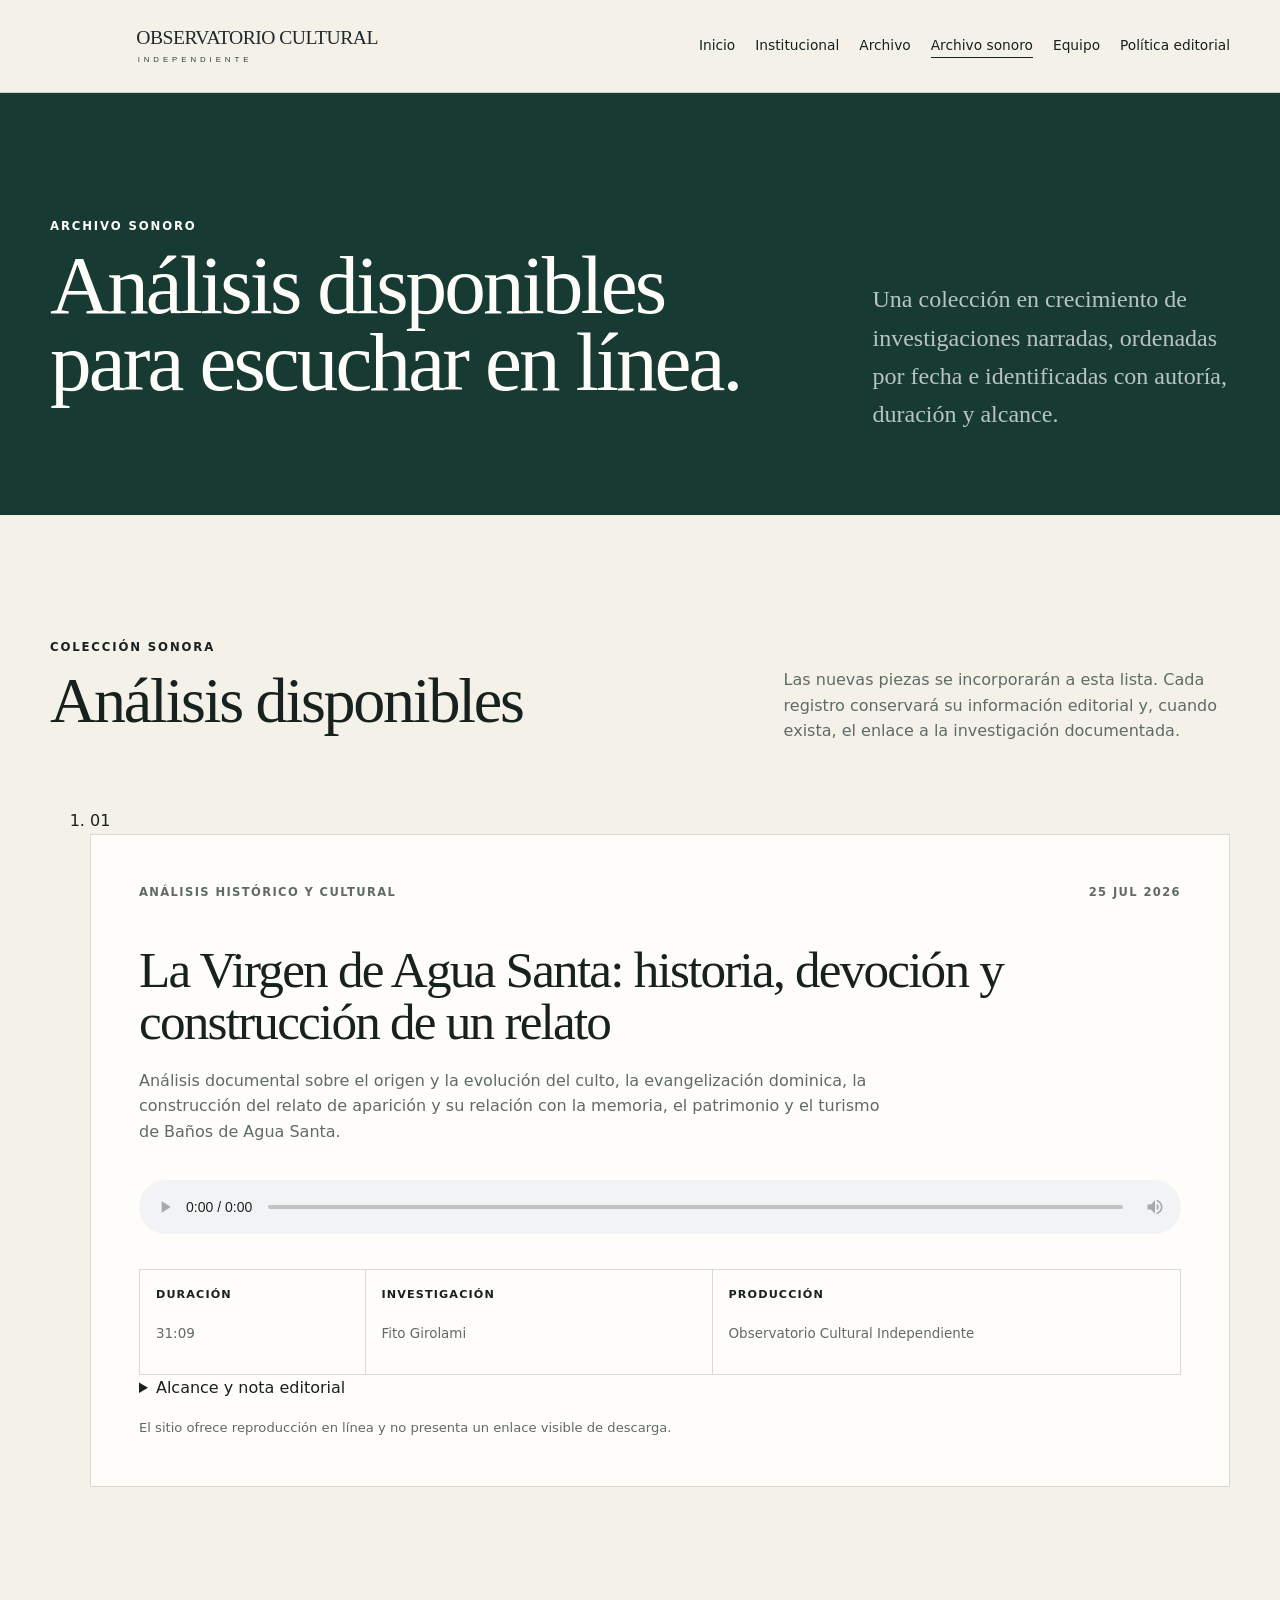
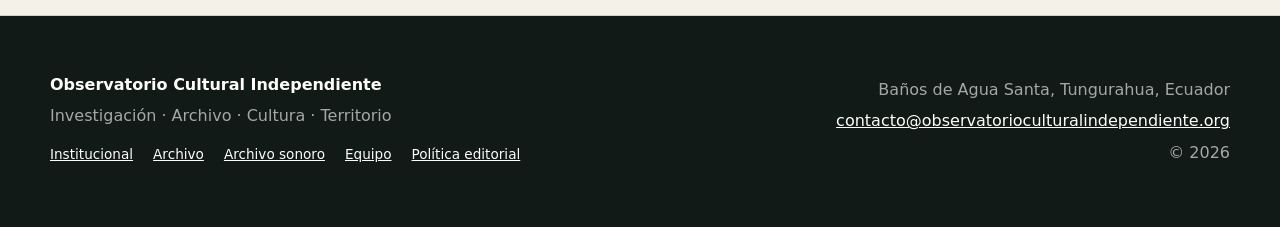
==== commit 2f9fa8e9: "Convertir Archivo sonoro en lista y restaurar reproductor nativo" ====
--- a/archivo-sonoro.html
+++ b/archivo-sonoro.html
@@ -3,12 +3,13 @@
 <head>
   <meta charset="utf-8">
   <meta name="viewport" content="width=device-width, initial-scale=1">
-  <meta name="description" content="Archivo sonoro del Observatorio Cultural Independiente: análisis narrados sobre cultura, memoria, territorio, patrimonio y turismo.">
+  <meta name="description" content="Archivo sonoro del Observatorio Cultural Independiente: lista de análisis narrados sobre cultura, memoria, territorio, patrimonio y turismo.">
   <meta name="author" content="Observatorio Cultural Independiente">
   <meta name="theme-color" content="#173b32">
   <link rel="canonical" href="https://observatorioculturalindependiente.org/archivo-sonoro.html">
   <link rel="icon" href="assets/isotipo-oci.svg" type="image/svg+xml">
   <link rel="stylesheet" href="styles.css">
+  <link rel="stylesheet" href="audio-list.css">
   <title>Archivo sonoro · Observatorio Cultural Independiente</title>
 </head>
 <body>
@@ -31,54 +32,51 @@
   <main id="contenido">
     <section class="page-hero page-hero-dark">
       <div class="container page-hero-grid">
-        <div><p class="eyebrow">Archivo sonoro</p><h1>Investigaciones narradas para escuchar en línea.</h1></div>
-        <p class="page-intro">Una colección de análisis culturales y documentales producidos por el Observatorio Cultural Independiente.</p>
+        <div><p class="eyebrow">Archivo sonoro</p><h1>Análisis disponibles para escuchar en línea.</h1></div>
+        <p class="page-intro">Una colección en crecimiento de investigaciones narradas, ordenadas por fecha e identificadas con autoría, duración y alcance.</p>
       </div>
     </section>
 
-    <section class="section audio-page-section">
-      <div class="container audio-feature-grid">
-        <div class="audio-feature-copy">
-          <p class="section-label">Primera pieza</p>
-          <h2>Historia, devoción y construcción narrativa.</h2>
-          <p>La colección reúne piezas sonoras con título, autoría, duración, alcance y nota editorial identificables.</p>
+    <section class="section audio-page-section" aria-labelledby="analisis-disponibles">
+      <div class="container">
+        <div class="section-heading">
+          <div><p class="section-label">Colección sonora</p><h2 id="analisis-disponibles">Análisis disponibles</h2></div>
+          <p>Las nuevas piezas se incorporarán a esta lista. Cada registro conservará su información editorial y, cuando exista, el enlace a la investigación documentada.</p>
         </div>
-        <article class="audio-card">
-          <div class="audio-kicker"><span>Análisis histórico y cultural</span><time datetime="2026-07-25">25 jul 2026</time></div>
-          <h3>La Virgen de Agua Santa: historia, devoción y construcción de un relato</h3>
-          <p>Análisis documental sobre el origen y la evolución del culto, la evangelización dominica, la construcción del relato de aparición y su relación con la memoria, el patrimonio y el turismo de Baños de Agua Santa.</p>
 
-          <div class="custom-audio-player" data-audio-player>
-            <audio class="protected-audio" preload="metadata" oncontextmenu="return false;" aria-label="Análisis sobre la Virgen de Agua Santa">
-              <source src="audios/analisis-virgen-agua-santa.m4a.mp4" type="audio/mp4">
-            </audio>
-            <button class="audio-toggle" type="button" aria-label="Reproducir audio">Reproducir</button>
-            <div class="audio-progress-group">
-              <input class="audio-progress" type="range" min="0" max="100" value="0" step="0.1" aria-label="Posición del audio">
-              <div class="audio-time"><span class="audio-current">00:00</span><span class="audio-duration">31:09</span></div>
-            </div>
-          </div>
+        <ol class="audio-list">
+          <li class="audio-list-item">
+            <div class="audio-list-number" aria-hidden="true">01</div>
+            <article class="audio-card">
+              <div class="audio-kicker"><span>Análisis histórico y cultural</span><time datetime="2026-07-25">25 jul 2026</time></div>
+              <h3>La Virgen de Agua Santa: historia, devoción y construcción de un relato</h3>
+              <p>Análisis documental sobre el origen y la evolución del culto, la evangelización dominica, la construcción del relato de aparición y su relación con la memoria, el patrimonio y el turismo de Baños de Agua Santa.</p>
 
-          <div class="audio-meta" aria-label="Datos del audio">
-            <span><strong>Duración</strong>31:09</span>
-            <span><strong>Investigación</strong>Fito Girolami</span>
-            <span><strong>Producción</strong>Observatorio Cultural Independiente</span>
-          </div>
-          <p class="audio-editorial-note"><strong>Nota editorial.</strong> Este contenido distingue entre devoción, tradición religiosa, evidencia documental, interpretación histórica y promoción turística. No busca juzgar la fe personal ni negar el valor cultural del santuario.</p>
-          <p class="audio-restriction">La interfaz ofrece reproducción en línea y no presenta botones ni enlaces directos de descarga.</p>
-        </article>
-      </div>
-    </section>
+              <audio class="audio-player" controls controlsList="nodownload noplaybackrate" disablePictureInPicture preload="metadata" oncontextmenu="return false;" aria-label="Reproducir La Virgen de Agua Santa: historia, devoción y construcción de un relato">
+                <source src="audios/analisis-virgen-agua-santa.m4a.mp4" type="audio/mp4">
+                Su navegador no permite reproducir este audio.
+              </audio>
 
-    <section class="section section-tinted">
-      <div class="container statement-grid">
-        <div><p class="section-label">Alcance de la pieza</p><h2>Qué analiza este audio</h2></div>
-        <div class="policy-list">
-          <div><strong>Historia documental.</strong><span>Origen y evolución del culto y de sus relatos públicos.</span></div>
-          <div><strong>Evangelización.</strong><span>Relación entre espacio sagrado, aguas termales y estrategias religiosas coloniales.</span></div>
-          <div><strong>Memoria y patrimonio.</strong><span>Transformaciones culturales, visuales e identitarias del relato.</span></div>
-          <div><strong>Turismo.</strong><span>Uso contemporáneo de la narrativa religiosa dentro de la promoción territorial.</span></div>
-        </div>
+              <div class="audio-meta" aria-label="Datos del audio">
+                <span><strong>Duración</strong>31:09</span>
+                <span><strong>Investigación</strong>Fito Girolami</span>
+                <span><strong>Producción</strong>Observatorio Cultural Independiente</span>
+              </div>
+
+              <details class="audio-details">
+                <summary>Alcance y nota editorial</summary>
+                <div class="audio-details-content">
+                  <p><strong>Historia documental.</strong> Origen y evolución del culto y de sus relatos públicos.</p>
+                  <p><strong>Evangelización.</strong> Relación entre espacio sagrado, aguas termales y estrategias religiosas coloniales.</p>
+                  <p><strong>Memoria, patrimonio y turismo.</strong> Transformaciones culturales, visuales e identitarias del relato y su uso contemporáneo en la promoción territorial.</p>
+                  <p><strong>Nota editorial.</strong> El contenido distingue entre devoción, tradición religiosa, evidencia documental, interpretación histórica y promoción turística. No busca juzgar la fe personal ni negar el valor cultural del santuario.</p>
+                </div>
+              </details>
+
+              <p class="audio-restriction">El sitio ofrece reproducción en línea y no presenta un enlace visible de descarga.</p>
+            </article>
+          </li>
+        </ol>
       </div>
     </section>
   </main>
@@ -91,4 +89,4 @@
   </footer>
   <script src="site.js"></script>
 </body>
-</html>+</html>
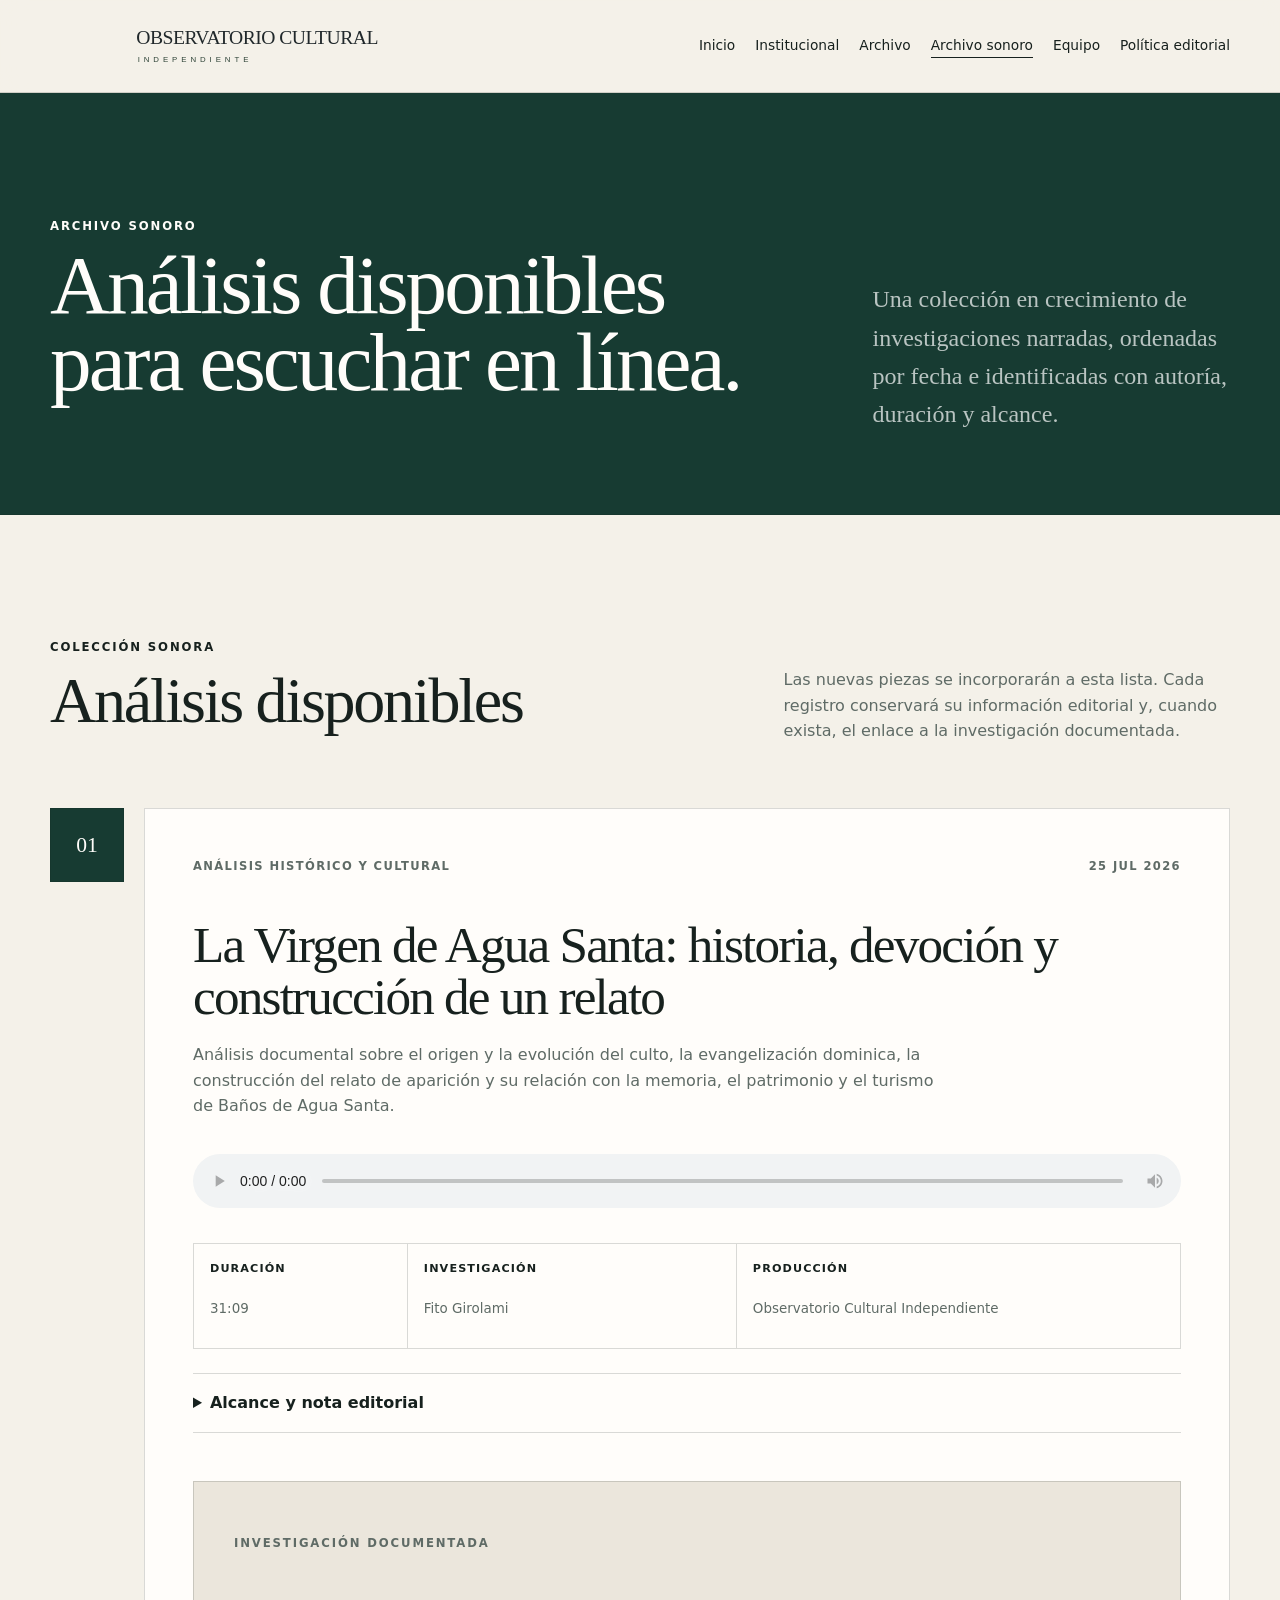
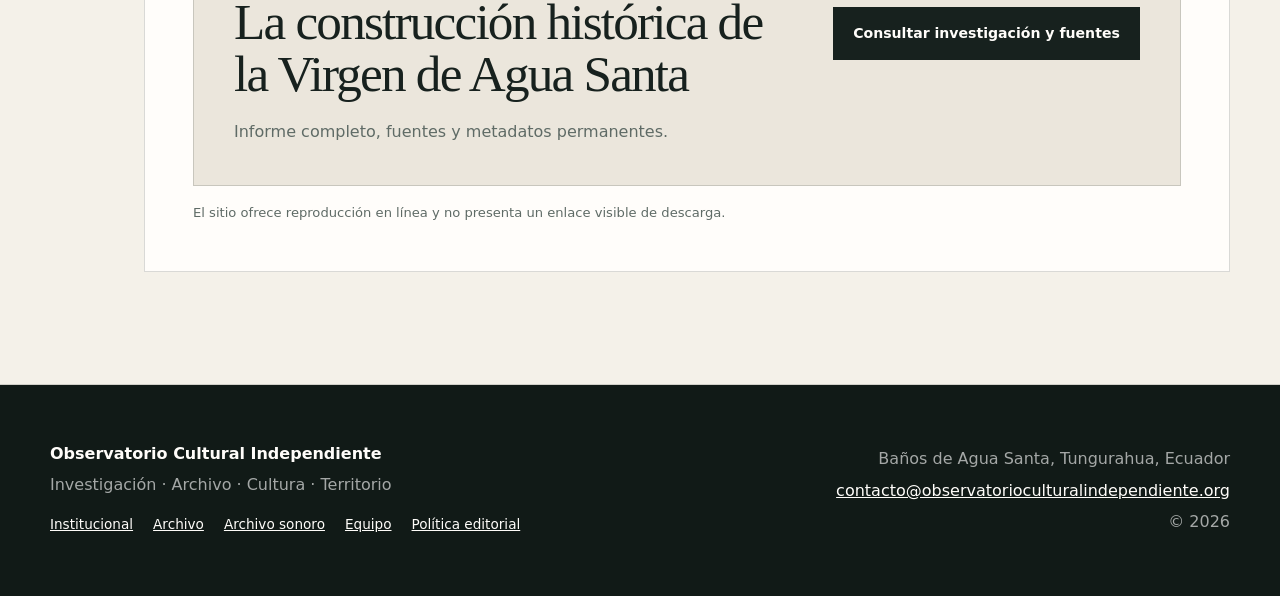
==== commit c9257790: "Vincular el audio con la investigación publicada" ====
--- a/archivo-sonoro.html
+++ b/archivo-sonoro.html
@@ -73,6 +73,15 @@
                 </div>
               </details>
 
+              <div class="archive-action">
+                <div>
+                  <p class="eyebrow">Investigación documentada</p>
+                  <h3>La construcción histórica de la Virgen de Agua Santa</h3>
+                  <p>Informe completo, fuentes y metadatos permanentes.</p>
+                </div>
+                <a class="button button-primary" href="https://doi.org/10.5281/zenodo.21562057" target="_blank" rel="noopener noreferrer">Consultar investigación y fuentes</a>
+              </div>
+
               <p class="audio-restriction">El sitio ofrece reproducción en línea y no presenta un enlace visible de descarga.</p>
             </article>
           </li>
--- a/audio-list.css
+++ b/audio-list.css
@@ -0,0 +1,57 @@
+.audio-list {
+  list-style: none;
+  margin: 0;
+  padding: 0;
+  display: grid;
+  gap: 1.5rem;
+}
+
+.audio-list-item {
+  display: grid;
+  grid-template-columns: 74px minmax(0, 1fr);
+  gap: 1.25rem;
+  align-items: start;
+}
+
+.audio-list-number {
+  min-height: 74px;
+  display: grid;
+  place-items: center;
+  border: 1px solid var(--line);
+  background: var(--green);
+  color: var(--white);
+  font-family: Georgia, "Times New Roman", serif;
+  font-size: 1.35rem;
+}
+
+.audio-details {
+  margin-top: 1.5rem;
+  border-top: 1px solid var(--line);
+  border-bottom: 1px solid var(--line);
+}
+
+.audio-details summary {
+  cursor: pointer;
+  padding: 1rem 0;
+  font-weight: 700;
+}
+
+.audio-details-content {
+  padding: 0 0 1rem;
+  color: var(--muted);
+}
+
+.audio-details-content p {
+  margin: .65rem 0;
+}
+
+@media (max-width: 620px) {
+  .audio-list-item {
+    grid-template-columns: 1fr;
+  }
+
+  .audio-list-number {
+    width: 60px;
+    min-height: 60px;
+  }
+}
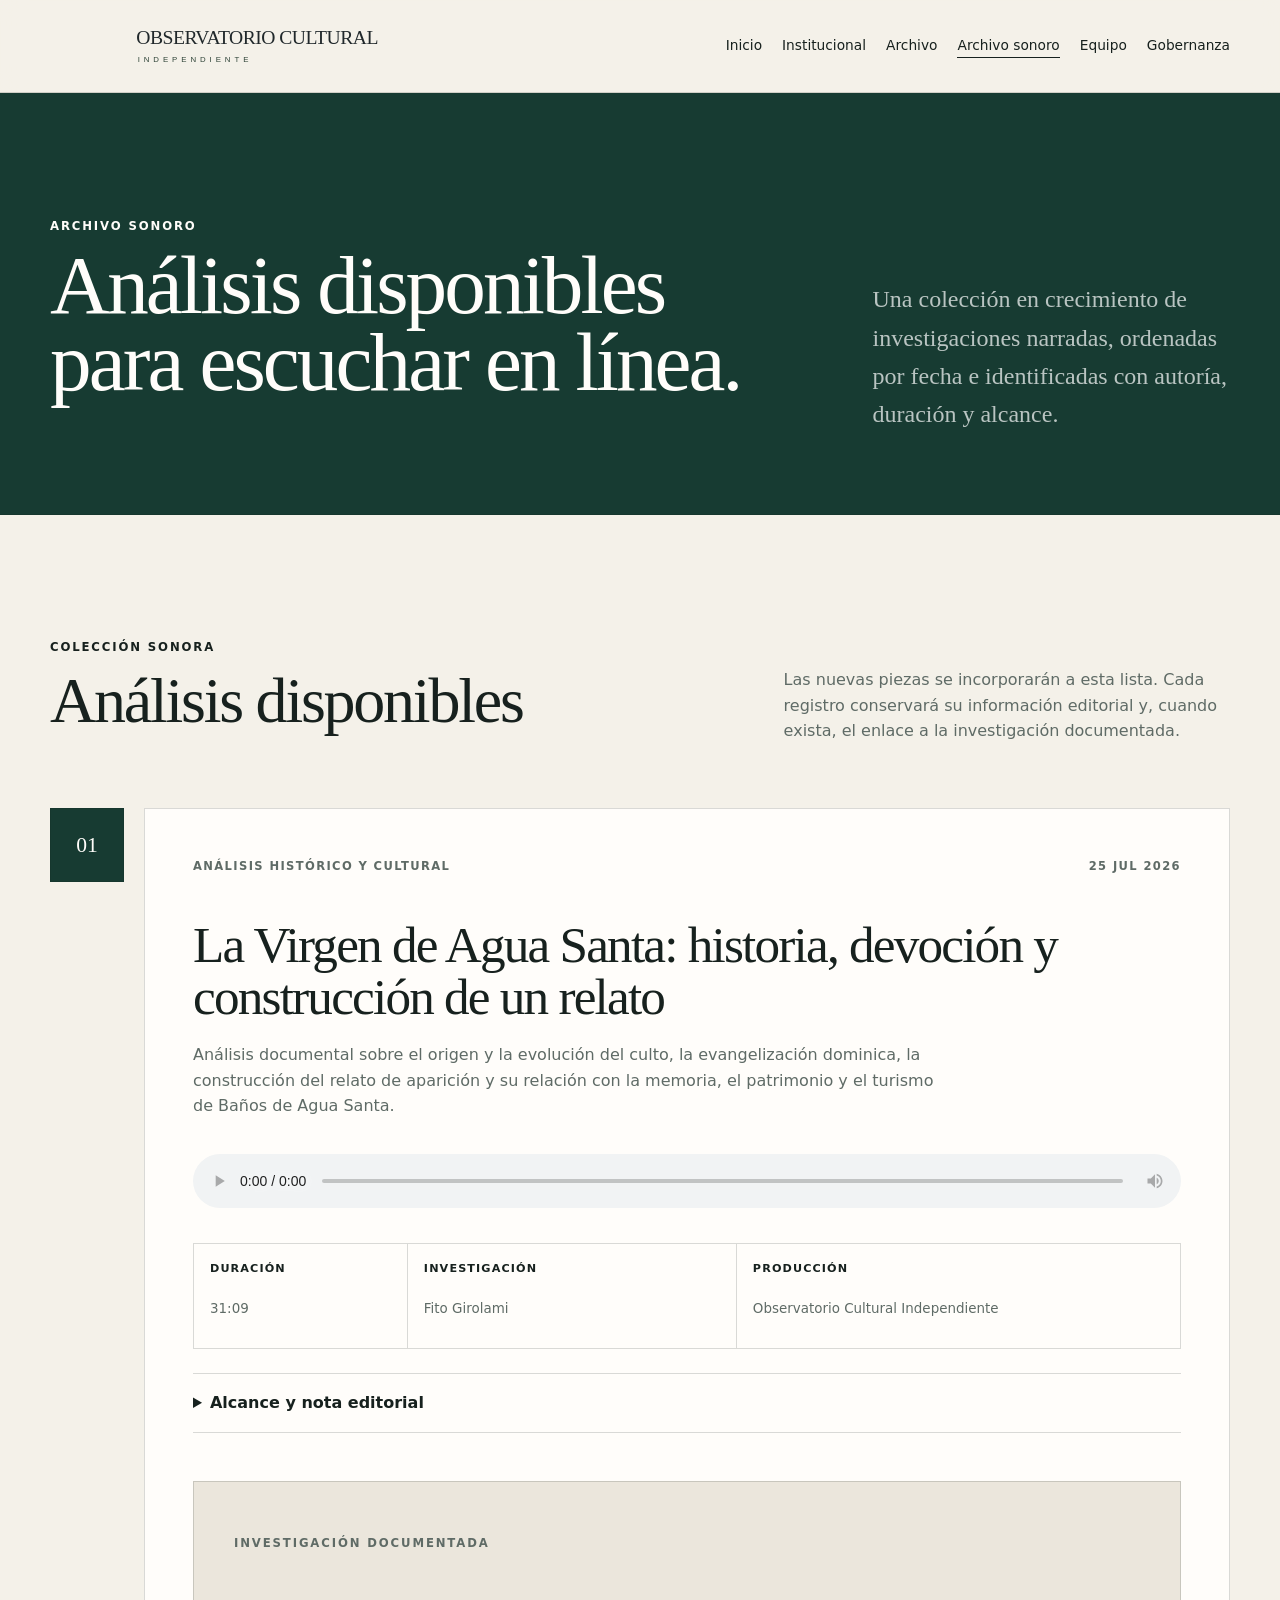
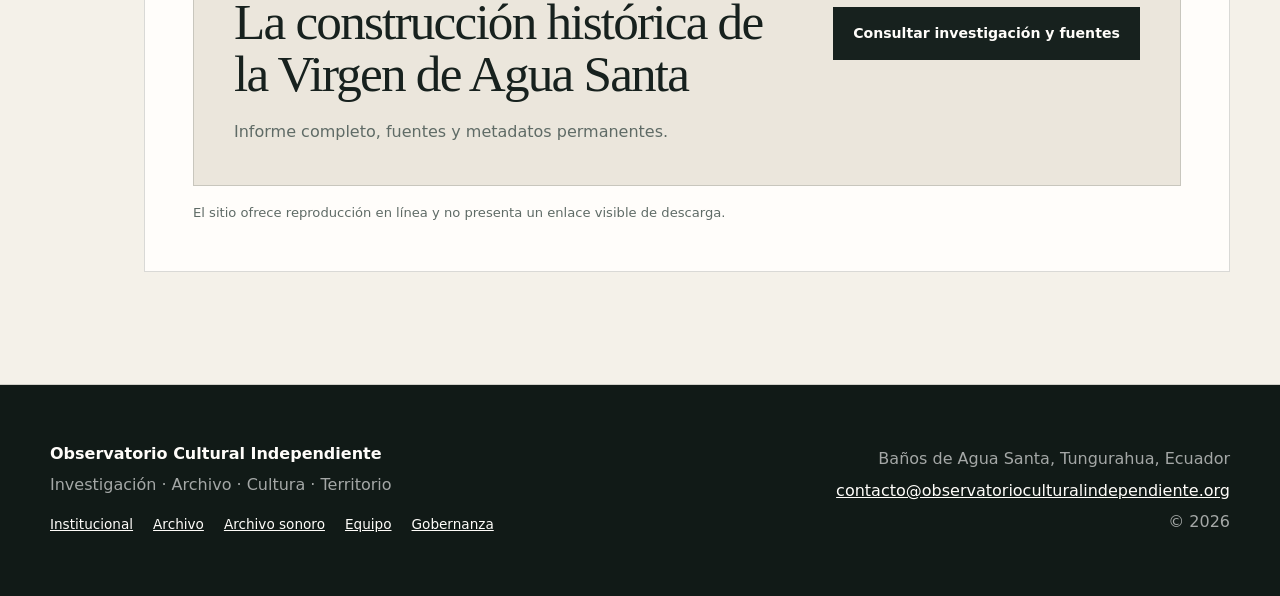
==== commit 6e64da48: "Integrar gobernanza en la navegación" ====
--- a/archivo-sonoro.html
+++ b/archivo-sonoro.html
@@ -24,7 +24,7 @@
         <a href="archivo.html">Archivo</a>
         <a href="archivo-sonoro.html" aria-current="page">Archivo sonoro</a>
         <a href="equipo.html">Equipo</a>
-        <a href="politica-editorial.html">Política editorial</a>
+        <a href="gobernanza.html">Gobernanza</a>
       </nav>
     </div>
   </header>
@@ -92,7 +92,7 @@
 
   <footer class="site-footer">
     <div class="container footer-grid">
-      <div><strong>Observatorio Cultural Independiente</strong><p>Investigación · Archivo · Cultura · Territorio</p><div class="footer-links"><a href="institucional.html">Institucional</a><a href="archivo.html">Archivo</a><a href="archivo-sonoro.html">Archivo sonoro</a><a href="equipo.html">Equipo</a><a href="politica-editorial.html">Política editorial</a></div></div>
+      <div><strong>Observatorio Cultural Independiente</strong><p>Investigación · Archivo · Cultura · Territorio</p><div class="footer-links"><a href="institucional.html">Institucional</a><a href="archivo.html">Archivo</a><a href="archivo-sonoro.html">Archivo sonoro</a><a href="equipo.html">Equipo</a><a href="gobernanza.html">Gobernanza</a></div></div>
       <div><p>Baños de Agua Santa, Tungurahua, Ecuador</p><a href="mailto:contacto@observatorioculturalindependiente.org">contacto@observatorioculturalindependiente.org</a><p>© <span id="year">2026</span></p></div>
     </div>
   </footer>
